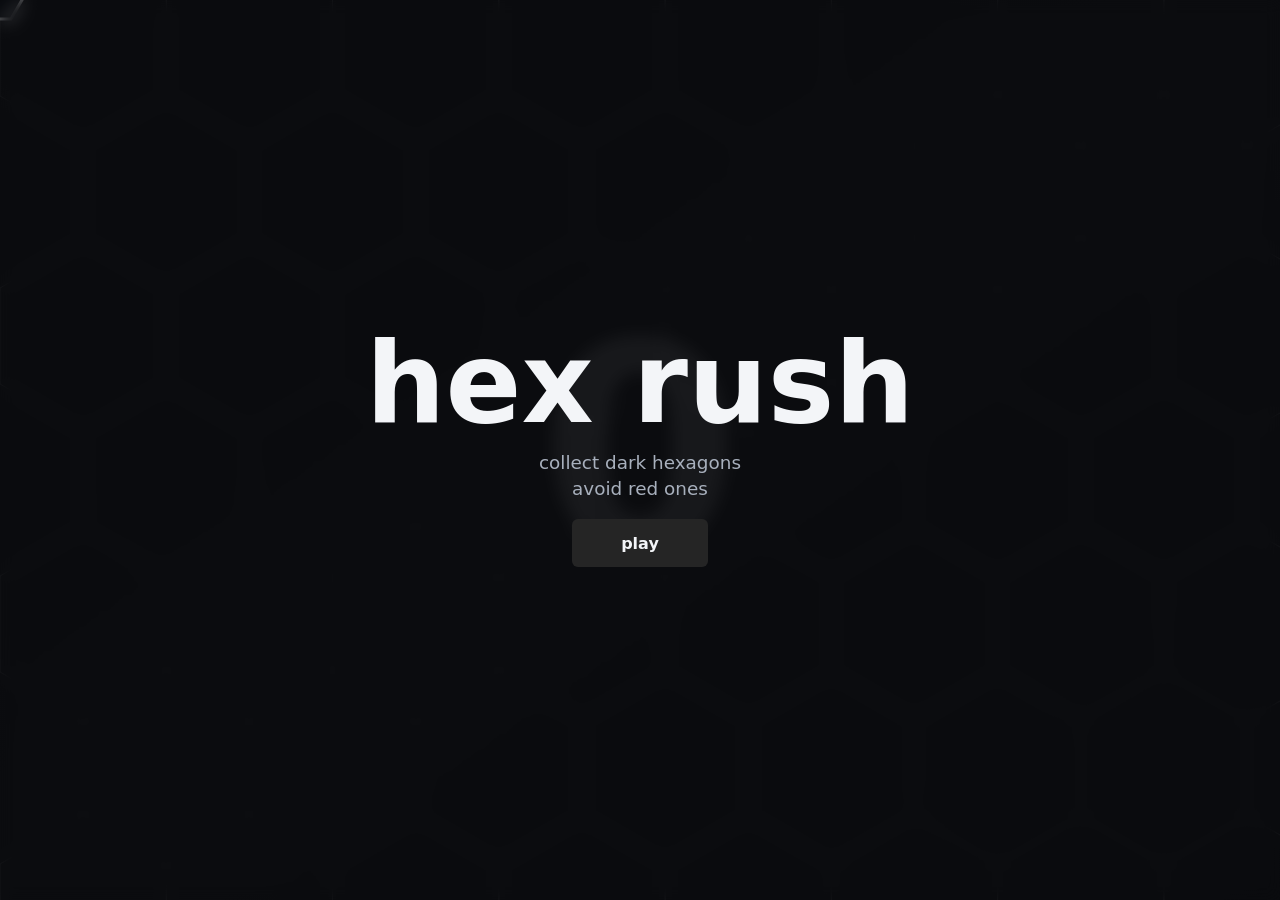
==== index.html @ cb76ad00 "Add files via upload" ====
<!doctype html>
<html lang="en">
  <head>
    <!--
      Hex Rush V6.6
      2026 eriselizabeth.com
      Updated: 2026-05-03 21:27:01 -04:00

      Main page shell for the game. I am keeping this pretty simple on purpose:
      canvas does the drawing, the HUD shows score stuff, and the overlay handles
      start/pause/game over screens.

      V2.0 note: got rid of blue/yellow hexagons, and the collecter hexagone
      follows the cursor without needing mouseclicks.

      V3 note:
      added sound
      "Digital Adrenaline" Top-Flow pixabay.com
      hex_audio_intro.mp3 plays first
      hex_audio_loop.ogg plays in a continuous loop after that

      V3.1 note:
      audio skips a bit, how do I fix this?
      cleaned up the audio handoff in game.js

      V3.2 note:
      reduce volume by 40%
      increase speed of black hexagons entering another 25%

      V4 note:
      I don't even know if this is possable lol
      if the player looses, swap to the matching lost audio at the same time
      follow hex_audio_intro_lost.mp3 with continuous loop of hex_audio_loop_lost.ogg
      if the player chooses to play again, swap back to normal audio at the same time on the file
      fingers crossed let's see

      V4.1 note:
      game automatically restarts on mobil without tapping anything
      need to fix this so that it only restarts after clicking
      ohh, I'm dumb, it must be about the "no need to click" to move the cursur function

      V4.2 note:
      if the screen isn't being touched, acts like it should upon game over
      if the screen is being touched, automatically restarts
      how to get this to behave on a touchscreen???

      V5.0 note:
      added very muted score in the middle of the screen #8A8A8A
      changed the texture of the background to a dark honeycomb hex patern muted tones, not overwhelming
      background #0A0A0A boarders #303030
      change colors on "play" button and "play again" buttons to #252525
      changed "play again" to "Again?"

      V5.1 note:
      changed center score to #d9d9d9
      eliminated "score" "best" and "Pause" (you're in or you're out, lol)
      eliminate "game over" the center score becomes #f5f5f5
      added a 20% zoom on center score upon a loss
      added high score: [high_score] below the score on the loss screen, 50% size of actual score
      moved "Again?" button lower
      eliminated capital letters throughout the whole thing
      increased background hexagon size by 300%

      V5.2 note:
      upon restarting the game from the "loss" screen
      the cursor dipped down to the bottom of the screen
      patched the error by restarting in the middle of the screen

      V6.0 note:
      added red circles that slow game play down 25% very 1 for every 22 red hexagon
      gameplay speeds back up as before from the new point
      circle hitbox is 50% size of collector hex

      V6.1 note:
      changed red circles to dark circles
      collecttor hexagon spin is increasing too fast, reduced to 7% of before
      changed entrence screen text Before: "collect dark hexagons. dodge crimson ones. move the cursor and the collecter hexagone follows."
      now: collect dark hexagons [new line] avoid red ones
      changed all font to Garamond for shits and giggles
      increased frequency of circles from 1:22 to 1:14
      dialed down the speed up by 335%

      V6.2 note:
      the 35% decrease was a mistake, fixing it

      V6.3 note:
      forced mobile devices into landscape (trust me)
      from the first second of game play, in addition to collecting hexagons, the score automatically goes up 1 point
      then another point every 5 secons after that
      increase speed of that score going up by 10% for every 100 poins scored
      garamond wasnt working, back to the origanal font
      mobile rotate prompt removed, restored normal mobile behavior
      mobile landscape browser bar was messing with the game, try fullscreen on play

      V6.5 note:
      added a smaller text under high score with the high score person's name
      added if a person beats the high score, can enter their name in the loss screen
      will be displayed on the loss screen under [high score]
      limit 40 charactors, allow all letters, numbers,  and @_():/"'-=+$%#!.,;*&[]{}

      V6.6 note:
      high score can load/save from Supabase so all users see the same score
      localStorage stays as the fallback if database is not available
    -->
    <meta charset="utf-8">
    <meta name="viewport" content="width=device-width, initial-scale=1, viewport-fit=cover">
    <title>hex rush</title>
    <link rel="stylesheet" href="styles.css">
  </head>
  <body>
    <main class="game-shell" aria-label="hex rush game">
      <canvas id="gameCanvas" aria-label="Play area"></canvas>
      <div id="centerScoreWrap" class="center-score-wrap" aria-hidden="true">
        <div id="centerScore" class="center-score">0</div>
        <div id="highScore" class="high-score" hidden>high score: 0</div>
        <div id="highScoreName" class="high-score-name" hidden></div>
      </div>

      <section id="overlay" class="overlay">
        <h1>hex rush</h1>
        <p>collect dark hexagons<br>avoid red ones</p>
        <form id="nameForm" class="name-form" hidden>
          <label for="nameInput">new high score</label>
          <input id="nameInput" type="text" maxlength="40" autocomplete="off" spellcheck="false">
          <button id="saveNameButton" type="submit">save</button>
        </form>
        <button id="startButton" type="button">play</button>
      </section>
    </main>

    <audio id="introAudio" src="hex_audio_intro.mp3" preload="auto"></audio>
    <audio id="loopAudio" src="hex_audio_loop.ogg" preload="auto" loop></audio>
    <audio id="introLostAudio" src="hex_audio_intro_lost.mp3" preload="auto"></audio>
    <audio id="loopLostAudio" src="hex_audio_loop_lost.ogg" preload="auto" loop></audio>

    <script src="game.js"></script>
  </body>
</html>
---- styles.css ----
/*
  Hex Rush V6.6
  2026 eriselizabeth.com
  Updated: 2026-05-03 21:27:01 -04:00

  Styling for the game page. The goal here is "clean arcade screen" without
  needing a whole design system. I am still learning, so these sections are
  grouped by what they do instead of trying to be too clever.

  V2.0 note: visual style stayed mostly the same, but the game rules changed
  so the player hexagone acts more like the cursor now.

  V3 note:
  added sound
  "Digital Adrenaline" Top-Flow pixabay.com

  V3.1 note:
  audio skips a bit, how do I fix this?
  mostly a JavaScript cleanup, so CSS only gets the version stamp

  V3.2 note:
  reduce volume by 40%
  increase speed of black hexagons entering another 25%

  V4 note:
  I don't even know if this is possable lol
  audio changes are in game.js, CSS only gets the version stamp

  V4.1 note:
  game automatically restarts on mobil without tapping anything
  fixed in JavaScript, CSS only gets the version stamp

  V4.2 note:
  if the screen is being touched, automatically restarts
  fixed in JavaScript, CSS only gets the version stamp

  V5.0 note:
  added very muted score in the middle of the screen #8A8A8A
  dark honeycomb hex patern gets drawn in the canvas by game.js
  background #0A0A0A boarders #303030
  play/play again buttons are #252525

  V5.1 note:
  changed center score to #d9d9d9
  eliminated "score" "best" and "Pause" (you're in or you're out, lol)
  eliminate "game over" the center score becomes #f5f5f5
  added a 20% zoom on center score upon a loss
  added high score: [high_score] below the score on the loss screen, 50% size of actual score
  moved "Again?" button lower
  eliminated capital letters throughout the whole thing
  increased background hexagon size by 300%

  V5.2 note:
  upon restarting the game from the "loss" screen
  the cursor dipped down to the bottom of the screen
  patched the error by restarting in the middle of the screen

  V6.0 note:
  added red circles that slow game play down 25% very 1 for every 22 red hexagon
  gameplay speeds back up as before from the new point
  circle hitbox is 50% size of collector hex

  V6.1 note:
  changed red circles to dark circles
  collecttor hexagon spin is increasing too fast, reduced to 7% of before
  changed entrence screen text to collect dark hexagons / avoid red ones
  changed all font to Garamond for shits and giggles
  increased frequency of circles from 1:22 to 1:14
  dialed down the speed up by 335%

  V6.2 note:
  the 35% decrease was a mistake, fixing it

  V6.3 note:
  forced mobile devices into landscape (trust me)
  passive score starts after 1 second, then keeps ticking faster
  garamond wasnt working, back to the origanal font
  mobile rotate prompt removed, restored normal mobile behavior
  mobile landscape browser bar was messing with the game, try fullscreen on play

  V6.5 note:
  added a smaller text under high score with the high score person's name
  added if a person beats the high score, can enter their name in the loss screen
  limit 40 charactors, allow all letters, numbers,  and @_():/"'-=+$%#!.,;*&[]{}

  V6.6 note:
  high score can load/save from Supabase so all users see the same score
  localStorage stays as the fallback if database is not available
*/

:root {
  color-scheme: dark;
  --bg: #0A0A0A;
  --panel: rgba(18, 21, 27, 0.76);
  --ink: #f3f5f8;
  --muted: #a8b0bd;
  --line: rgba(255, 255, 255, 0.16);
  --accent: #53d1b6;
}

* {
  box-sizing: border-box;
}

html,
body {
  width: 100%;
  height: 100%;
  margin: 0;
  overflow: hidden;
  background: var(--bg);
  font-family: Inter, ui-sans-serif, system-ui, -apple-system, BlinkMacSystemFont, "Segoe UI", sans-serif;
  color: var(--ink);
}

button {
  border: 1px solid var(--line);
  border-radius: 6px;
  background: rgba(255, 255, 255, 0.08);
  color: inherit;
  font: inherit;
  cursor: pointer;
  touch-action: manipulation;
}

button:focus-visible {
  outline: 2px solid var(--accent);
  outline-offset: 3px;
}

.game-shell {
  /* This is the whole game stage, so it needs to behave on phones too. */
  position: relative;
  width: 100vw;
  height: 100dvh;
  min-height: 420px;
  isolation: isolate;
  background:
    linear-gradient(145deg, #0A0A0A 0%, #101010 52%, #070707 100%);
}

.game-shell:fullscreen {
  width: 100vw;
  height: 100dvh;
  min-height: 0;
}

.game-shell:-webkit-full-screen {
  width: 100vw;
  height: 100dvh;
  min-height: 0;
}

#gameCanvas {
  /* Canvas is full-screen; JavaScript handles the real pixel size. */
  display: block;
  width: 100%;
  height: 100%;
  cursor: none;
  touch-action: none;
}

.center-score-wrap {
  position: absolute;
  inset: 0;
  z-index: 1;
  display: grid;
  place-items: center;
  align-content: center;
  gap: 6px;
  color: #d9d9d9;
  pointer-events: none;
  user-select: none;
}

.center-score {
  font-size: clamp(5rem, 24vw, 18rem);
  font-weight: 900;
  line-height: 1;
  opacity: 0.16;
  transition: color 180ms ease, opacity 180ms ease, transform 260ms ease;
}

.high-score {
  color: #f5f5f5;
  font-size: clamp(1.15rem, 4.5vw, 3.2rem);
  font-weight: 900;
  line-height: 1;
  opacity: 0.34;
}

.high-score-name {
  color: #f5f5f5;
  font-size: clamp(0.8rem, 2.2vw, 1.45rem);
  font-weight: 800;
  line-height: 1;
  opacity: 0.32;
  max-width: min(78vw, 680px);
  overflow-wrap: anywhere;
  text-align: center;
}

.game-shell.is-lost .center-score {
  color: #f5f5f5;
  opacity: 0.34;
  transform: scale(0.8);
}

.game-shell.is-lost .center-score-wrap {
  z-index: 4;
  align-content: center;
  padding-bottom: clamp(130px, 31vh, 230px);
}

.overlay {
  /* Used for start and again. V5.1 says you're in or you're out, lol. */
  position: absolute;
  inset: 0;
  z-index: 3;
  display: grid;
  place-content: center;
  gap: 16px;
  padding: 24px;
  text-align: center;
  background: rgba(12, 14, 18, 0.62);
  backdrop-filter: blur(8px);
}

.overlay[hidden] {
  display: none;
}

.game-shell.is-lost .overlay {
  place-content: end center;
  z-index: 3;
  padding-bottom: max(20px, 5vh);
  background: rgba(5, 5, 5, 0.58);
  backdrop-filter: blur(8px) saturate(0.55);
}

.game-shell.is-lost .overlay h1,
.game-shell.is-lost .overlay p {
  display: none;
}

.name-form {
  display: grid;
  justify-items: center;
  gap: 8px;
  margin-bottom: 16px;
}

.name-form[hidden] {
  display: none;
}

.name-form label {
  color: #f5f5f5;
  font-size: clamp(0.9rem, 2.4vw, 1.2rem);
  opacity: 0.72;
}

.name-form input {
  width: min(78vw, 420px);
  min-height: 42px;
  border: 1px solid rgba(245, 245, 245, 0.24);
  border-radius: 6px;
  background: rgba(10, 10, 10, 0.72);
  color: #f5f5f5;
  padding: 0 12px;
  font: inherit;
  text-align: center;
}

.overlay h1 {
  margin: 0;
  font-size: clamp(3rem, 12vw, 7rem);
  line-height: 0.9;
  letter-spacing: 0;
}

.overlay p {
  max-width: 520px;
  margin: 0 auto;
  color: var(--muted);
  font-size: clamp(1rem, 2.8vw, 1.15rem);
  line-height: 1.45;
}

.overlay button {
  justify-self: center;
  min-width: 136px;
  min-height: 48px;
  padding: 0 24px;
  background: #252525;
  border-color: transparent;
  color: #f3f5f8;
  font-weight: 800;
  text-transform: lowercase;
}

@media (max-width: 520px) {
  .game-shell {
    min-height: 100svh;
  }

}

@media (orientation: landscape) and (pointer: coarse) {
  html,
  body {
    height: 100dvh;
    position: fixed;
    inset: 0;
  }

  .game-shell {
    height: 100dvh;
    min-height: 0;
  }

  .center-score {
    font-size: clamp(3rem, 18vh, 8rem);
  }

  .high-score {
    font-size: clamp(0.9rem, 5vh, 1.6rem);
  }

  .game-shell.is-lost .center-score {
    transform: scale(0.75);
  }

  .game-shell.is-lost .center-score-wrap {
    padding-bottom: clamp(76px, 26vh, 118px);
  }

  .game-shell.is-lost .overlay {
    padding-bottom: max(8px, env(safe-area-inset-bottom));
  }

  .overlay button {
    min-height: 38px;
    min-width: 112px;
    padding: 0 18px;
  }
}
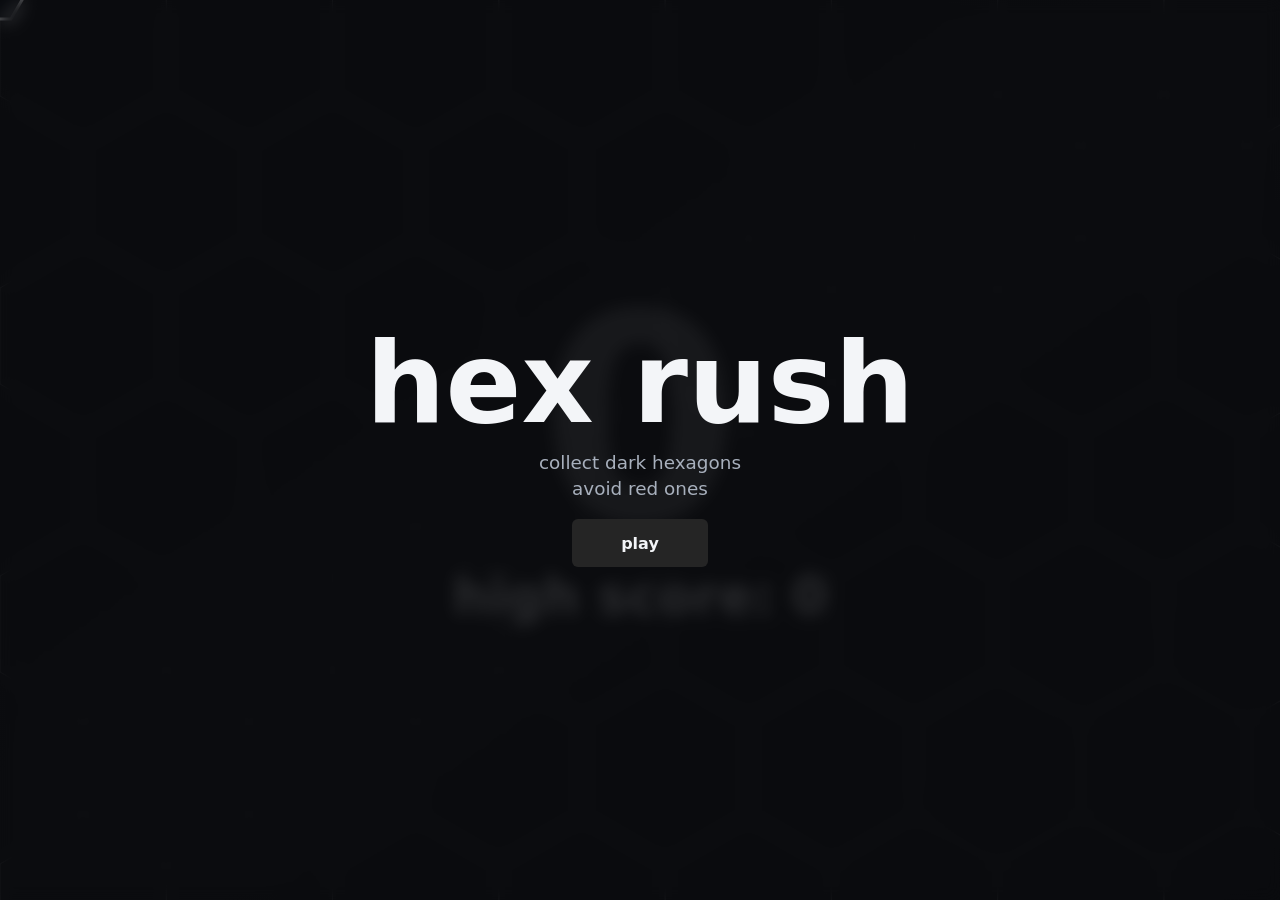
==== commit 15f5bf49: "Add files via upload" ====
--- a/index.html
+++ b/index.html
@@ -2,9 +2,9 @@
 <html lang="en">
   <head>
     <!--
-      Hex Rush V6.6
+      Hex Rush V6.8
       2026 eriselizabeth.com
-      Updated: 2026-05-03 21:27:01 -04:00
+      Updated: 2026-05-03 21:47:08 -04:00
 
       Main page shell for the game. I am keeping this pretty simple on purpose:
       canvas does the drawing, the HUD shows score stuff, and the overlay handles
@@ -101,11 +101,18 @@
       V6.6 note:
       high score can load/save from Supabase so all users see the same score
       localStorage stays as the fallback if database is not available
+
+      V6.7 note:
+      high score actively retreives from Supabase on load, play, loss, and after saving a name
+
+      V6.8 note:
+      database high score/name now displays on the opening screen too
+      added console notes so I can see if Supabase is loading, saving, or failing
     -->
     <meta charset="utf-8">
     <meta name="viewport" content="width=device-width, initial-scale=1, viewport-fit=cover">
     <title>hex rush</title>
-    <link rel="stylesheet" href="styles.css">
+    <link rel="stylesheet" href="styles.css?v=6.8">
   </head>
   <body>
     <main class="game-shell" aria-label="hex rush game">
@@ -133,6 +140,6 @@
     <audio id="introLostAudio" src="hex_audio_intro_lost.mp3" preload="auto"></audio>
     <audio id="loopLostAudio" src="hex_audio_loop_lost.ogg" preload="auto" loop></audio>
 
-    <script src="game.js"></script>
+    <script src="game.js?v=6.8"></script>
   </body>
 </html>
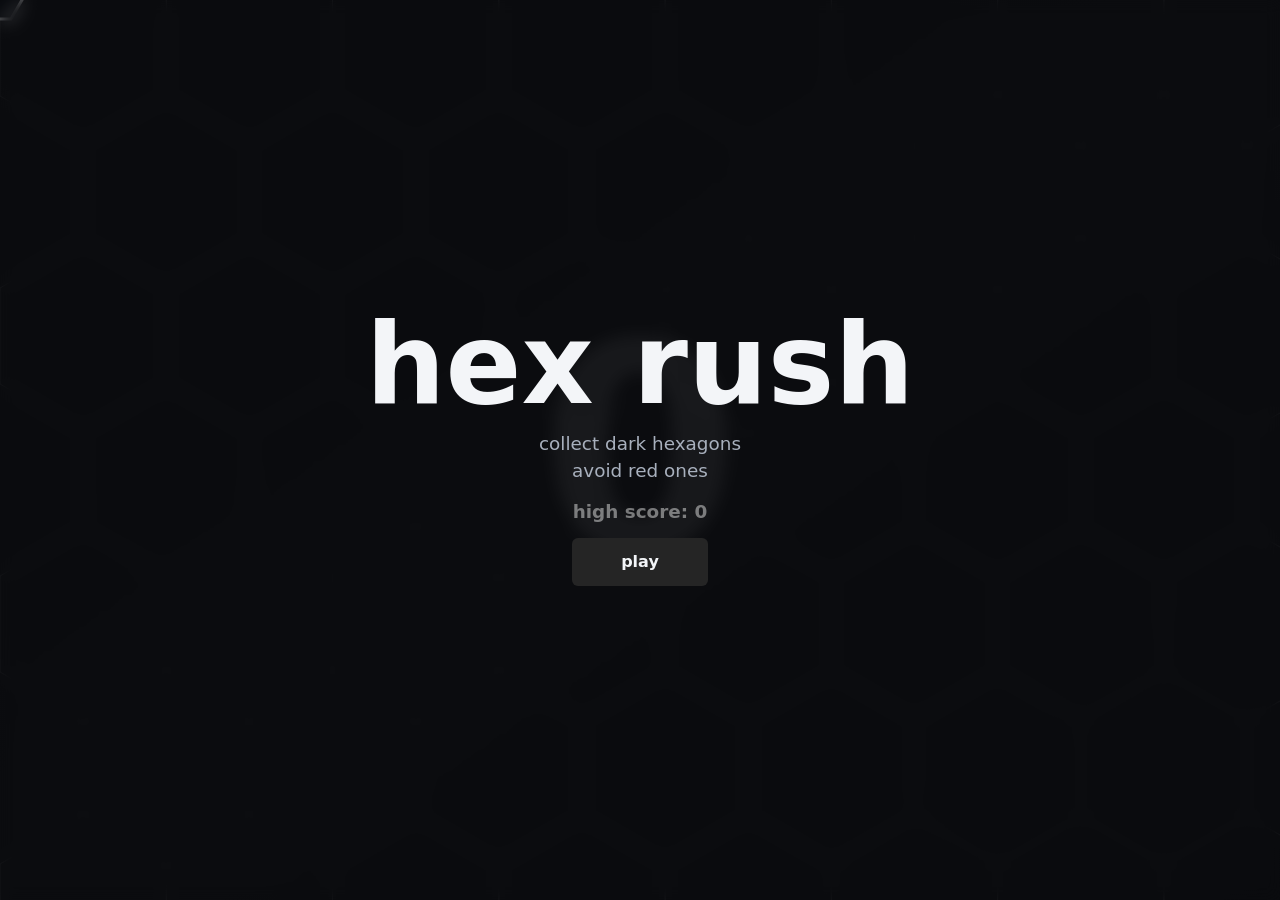
==== commit de16e369: "Add files via upload" ====
--- a/index.html
+++ b/index.html
@@ -2,9 +2,9 @@
 <html lang="en">
   <head>
     <!--
-      Hex Rush V6.8
+      Hex Rush V6.9
       2026 eriselizabeth.com
-      Updated: 2026-05-03 21:47:08 -04:00
+      Updated: 2026-05-03 21:52:28 -04:00
 
       Main page shell for the game. I am keeping this pretty simple on purpose:
       canvas does the drawing, the HUD shows score stuff, and the overlay handles
@@ -108,11 +108,15 @@
       V6.8 note:
       database high score/name now displays on the opening screen too
       added console notes so I can see if Supabase is loading, saving, or failing
+
+      V6.9 note:
+      moved shared high score into the actual start screen overlay because behind the overlay was dumb, lol
+      added clearer database status notes for when Supabase has no row or is blocked
     -->
     <meta charset="utf-8">
     <meta name="viewport" content="width=device-width, initial-scale=1, viewport-fit=cover">
     <title>hex rush</title>
-    <link rel="stylesheet" href="styles.css?v=6.8">
+    <link rel="stylesheet" href="styles.css?v=6.9">
   </head>
   <body>
     <main class="game-shell" aria-label="hex rush game">
@@ -126,6 +130,10 @@
       <section id="overlay" class="overlay">
         <h1>hex rush</h1>
         <p>collect dark hexagons<br>avoid red ones</p>
+        <div id="overlayHighScore" class="overlay-high-score" hidden>
+          <span id="overlayHighScoreValue">high score: 0</span>
+          <span id="overlayHighScoreName" hidden></span>
+        </div>
         <form id="nameForm" class="name-form" hidden>
           <label for="nameInput">new high score</label>
           <input id="nameInput" type="text" maxlength="40" autocomplete="off" spellcheck="false">
@@ -140,6 +148,6 @@
     <audio id="introLostAudio" src="hex_audio_intro_lost.mp3" preload="auto"></audio>
     <audio id="loopLostAudio" src="hex_audio_loop_lost.ogg" preload="auto" loop></audio>
 
-    <script src="game.js?v=6.8"></script>
+    <script src="game.js?v=6.9"></script>
   </body>
 </html>
--- a/styles.css
+++ b/styles.css
@@ -287,6 +287,33 @@
   line-height: 1.45;
 }
 
+.overlay-high-score {
+  display: grid;
+  gap: 4px;
+  justify-items: center;
+  color: #f5f5f5;
+  font-size: clamp(0.85rem, 2.6vw, 1.15rem);
+  font-weight: 800;
+  line-height: 1.15;
+  opacity: 0.46;
+}
+
+.overlay-high-score[hidden],
+.overlay-high-score span[hidden] {
+  display: none;
+}
+
+.overlay-high-score span:last-child {
+  max-width: min(78vw, 520px);
+  overflow-wrap: anywhere;
+  font-size: 0.72em;
+  opacity: 0.78;
+}
+
+.game-shell.is-lost .overlay-high-score {
+  display: none;
+}
+
 .overlay button {
   justify-self: center;
   min-width: 136px;
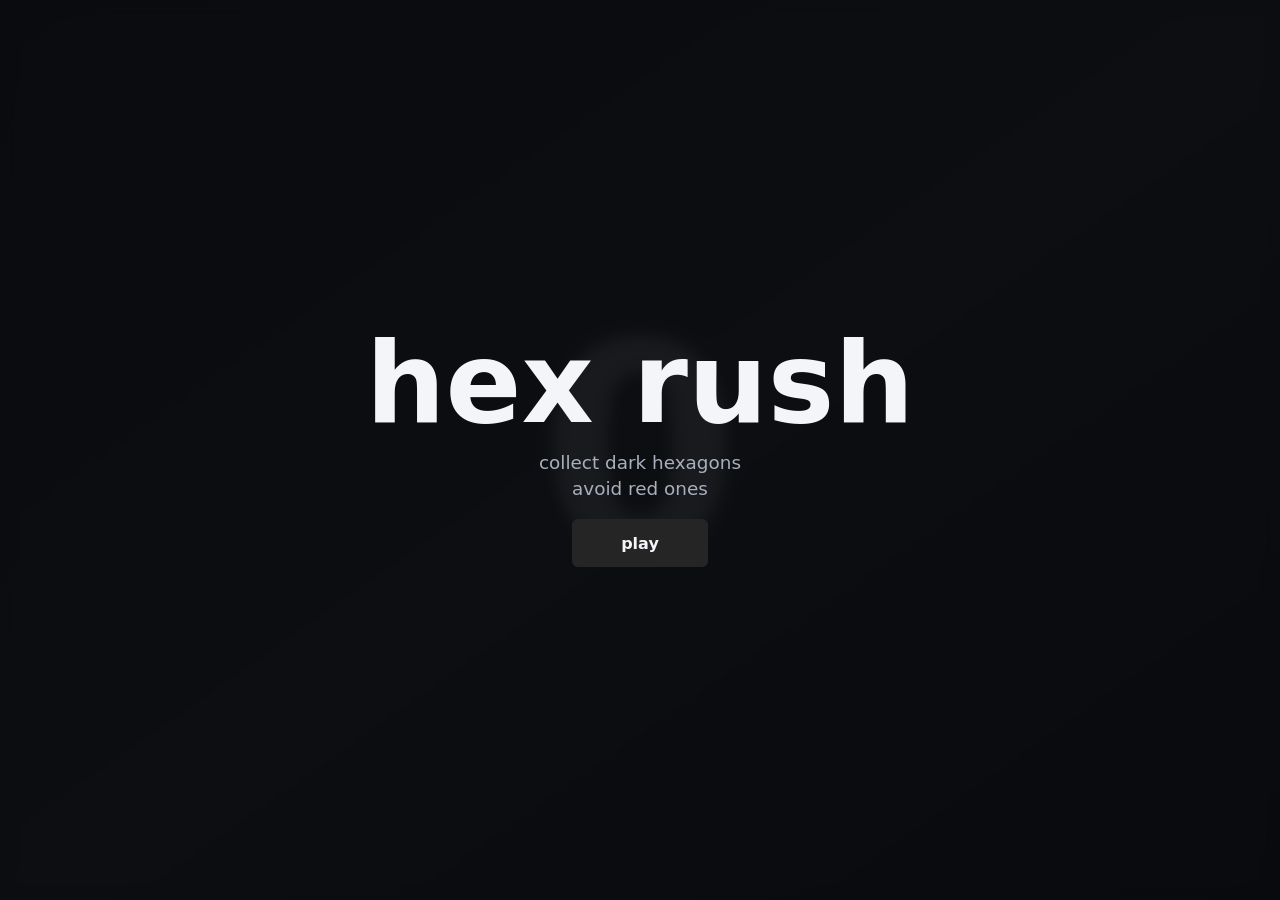
==== commit 7c548f50: "Add files via upload" ====
--- a/index.html
+++ b/index.html
@@ -2,9 +2,9 @@
 <html lang="en">
   <head>
     <!--
-      Hex Rush V6.9
+      Hex Rush V7.2
       2026 eriselizabeth.com
-      Updated: 2026-05-03 21:52:28 -04:00
+      Updated: 2026-05-04 02:36:28 -04:00
 
       Main page shell for the game. I am keeping this pretty simple on purpose:
       canvas does the drawing, the HUD shows score stuff, and the overlay handles
@@ -112,11 +112,20 @@
       V6.9 note:
       moved shared high score into the actual start screen overlay because behind the overlay was dumb, lol
       added clearer database status notes for when Supabase has no row or is blocked
+
+      V7.0 note:
+      added a sneaky little cheat for red hexagon hitboxes
+
+      V7.1 note:
+      music fades out when the user leaves and fades back in when they return
+
+      V7.2 note:
+      mobile high-score name entry is easier to see, with an enter button under the text box
     -->
     <meta charset="utf-8">
     <meta name="viewport" content="width=device-width, initial-scale=1, viewport-fit=cover">
     <title>hex rush</title>
-    <link rel="stylesheet" href="styles.css?v=6.9">
+    <link rel="stylesheet" href="styles.css?v=7.2">
   </head>
   <body>
     <main class="game-shell" aria-label="hex rush game">
@@ -136,8 +145,8 @@
         </div>
         <form id="nameForm" class="name-form" hidden>
           <label for="nameInput">new high score</label>
-          <input id="nameInput" type="text" maxlength="40" autocomplete="off" spellcheck="false">
-          <button id="saveNameButton" type="submit">save</button>
+          <input id="nameInput" type="text" maxlength="40" autocomplete="off" spellcheck="false" enterkeyhint="done">
+          <button id="saveNameButton" type="submit">enter</button>
         </form>
         <button id="startButton" type="button">play</button>
       </section>
@@ -148,6 +157,6 @@
     <audio id="introLostAudio" src="hex_audio_intro_lost.mp3" preload="auto"></audio>
     <audio id="loopLostAudio" src="hex_audio_loop_lost.ogg" preload="auto" loop></audio>
 
-    <script src="game.js?v=6.9"></script>
+    <script src="game.js?v=7.2"></script>
   </body>
 </html>
--- a/styles.css
+++ b/styles.css
@@ -238,6 +238,11 @@
   backdrop-filter: blur(8px) saturate(0.55);
 }
 
+.game-shell.is-lost.is-naming .overlay {
+  place-content: center;
+  padding-bottom: max(24px, env(safe-area-inset-bottom));
+}
+
 .game-shell.is-lost .overlay h1,
 .game-shell.is-lost .overlay p {
   display: none;
@@ -246,8 +251,8 @@
 .name-form {
   display: grid;
   justify-items: center;
-  gap: 8px;
-  margin-bottom: 16px;
+  gap: 10px;
+  margin-bottom: 12px;
 }
 
 .name-form[hidden] {
@@ -262,14 +267,19 @@
 
 .name-form input {
   width: min(78vw, 420px);
-  min-height: 42px;
+  min-height: 48px;
   border: 1px solid rgba(245, 245, 245, 0.24);
   border-radius: 6px;
   background: rgba(10, 10, 10, 0.72);
   color: #f5f5f5;
   padding: 0 12px;
   font: inherit;
+  font-size: 1rem;
   text-align: center;
+}
+
+.name-form button {
+  margin-top: 2px;
 }
 
 .overlay h1 {
@@ -366,6 +376,26 @@
     padding-bottom: max(8px, env(safe-area-inset-bottom));
   }
 
+  .game-shell.is-lost.is-naming .center-score-wrap {
+    padding-bottom: clamp(150px, 42vh, 230px);
+  }
+
+  .game-shell.is-lost.is-naming .overlay {
+    place-content: center;
+    padding-bottom: max(16px, env(safe-area-inset-bottom));
+  }
+
+  .name-form {
+    gap: 8px;
+    margin-bottom: 10px;
+  }
+
+  .name-form input {
+    width: min(86vw, 420px);
+    min-height: 46px;
+    font-size: 16px;
+  }
+
   .overlay button {
     min-height: 38px;
     min-width: 112px;
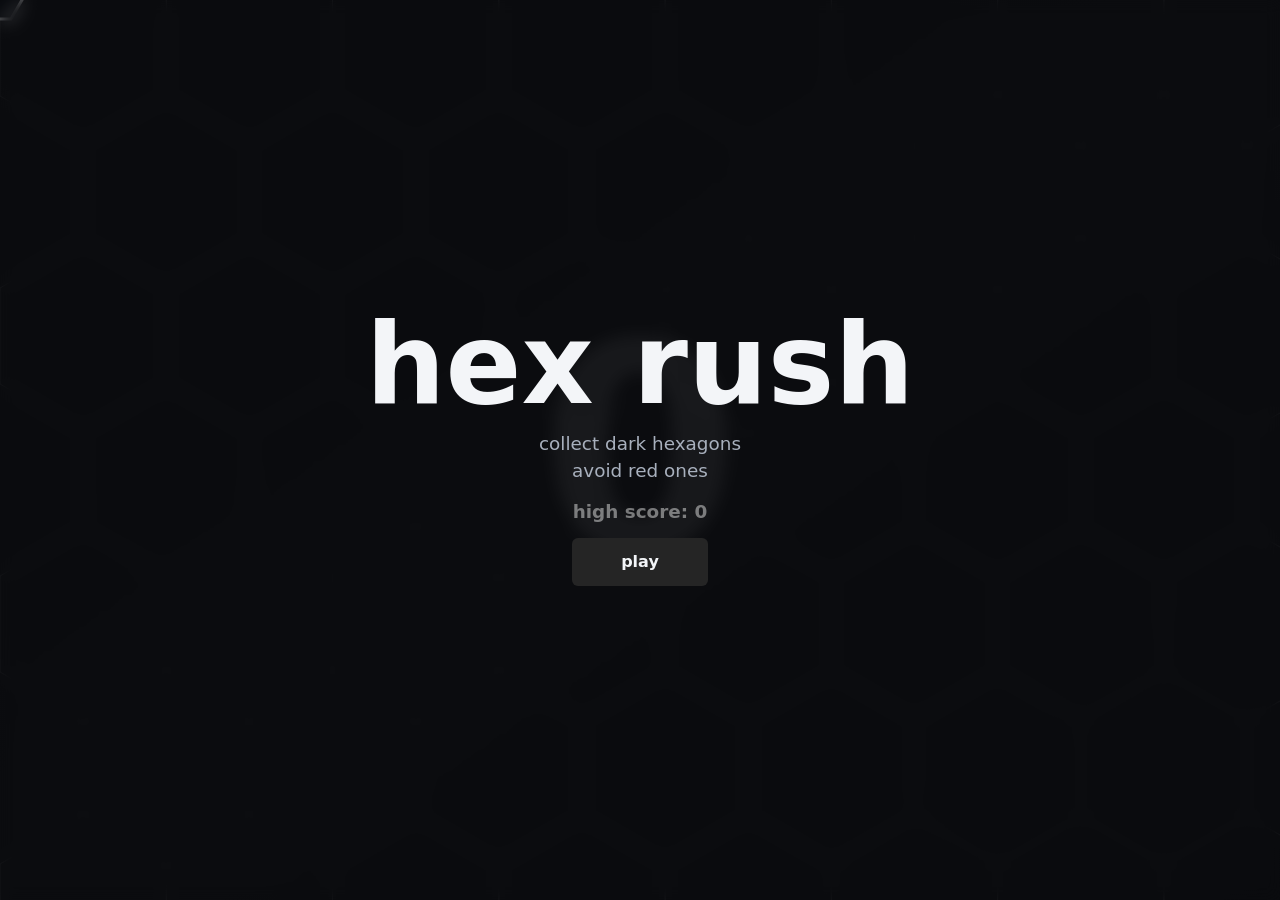
==== commit 2d962593: "Add files via upload" ====
--- a/index.html
+++ b/index.html
@@ -2,9 +2,9 @@
 <html lang="en">
   <head>
     <!--
-      Hex Rush V7.2
+      Hex Rush V7.6
       2026 eriselizabeth.com
-      Updated: 2026-05-04 02:36:28 -04:00
+      Updated: 2026-05-04 02:49:19 -04:00
 
       Main page shell for the game. I am keeping this pretty simple on purpose:
       canvas does the drawing, the HUD shows score stuff, and the overlay handles
@@ -121,11 +121,23 @@
 
       V7.2 note:
       mobile high-score name entry is easier to see, with an enter button under the text box
+
+      V7.3 note:
+      patched start/again button behavior around the high-score name entry screen
+
+      V7.4 note:
+      unblocked play/again so name entry can never trap the user
+
+      V7.5 note:
+      removed cache query tags because opening index.html directly from the computer can break them
+
+      V7.6 note:
+      fixed the first play button by moving music constants before the music controller starts
     -->
     <meta charset="utf-8">
     <meta name="viewport" content="width=device-width, initial-scale=1, viewport-fit=cover">
     <title>hex rush</title>
-    <link rel="stylesheet" href="styles.css?v=7.2">
+    <link rel="stylesheet" href="styles.css">
   </head>
   <body>
     <main class="game-shell" aria-label="hex rush game">
@@ -157,6 +169,6 @@
     <audio id="introLostAudio" src="hex_audio_intro_lost.mp3" preload="auto"></audio>
     <audio id="loopLostAudio" src="hex_audio_loop_lost.ogg" preload="auto" loop></audio>
 
-    <script src="game.js?v=7.2"></script>
+    <script src="game.js"></script>
   </body>
 </html>
